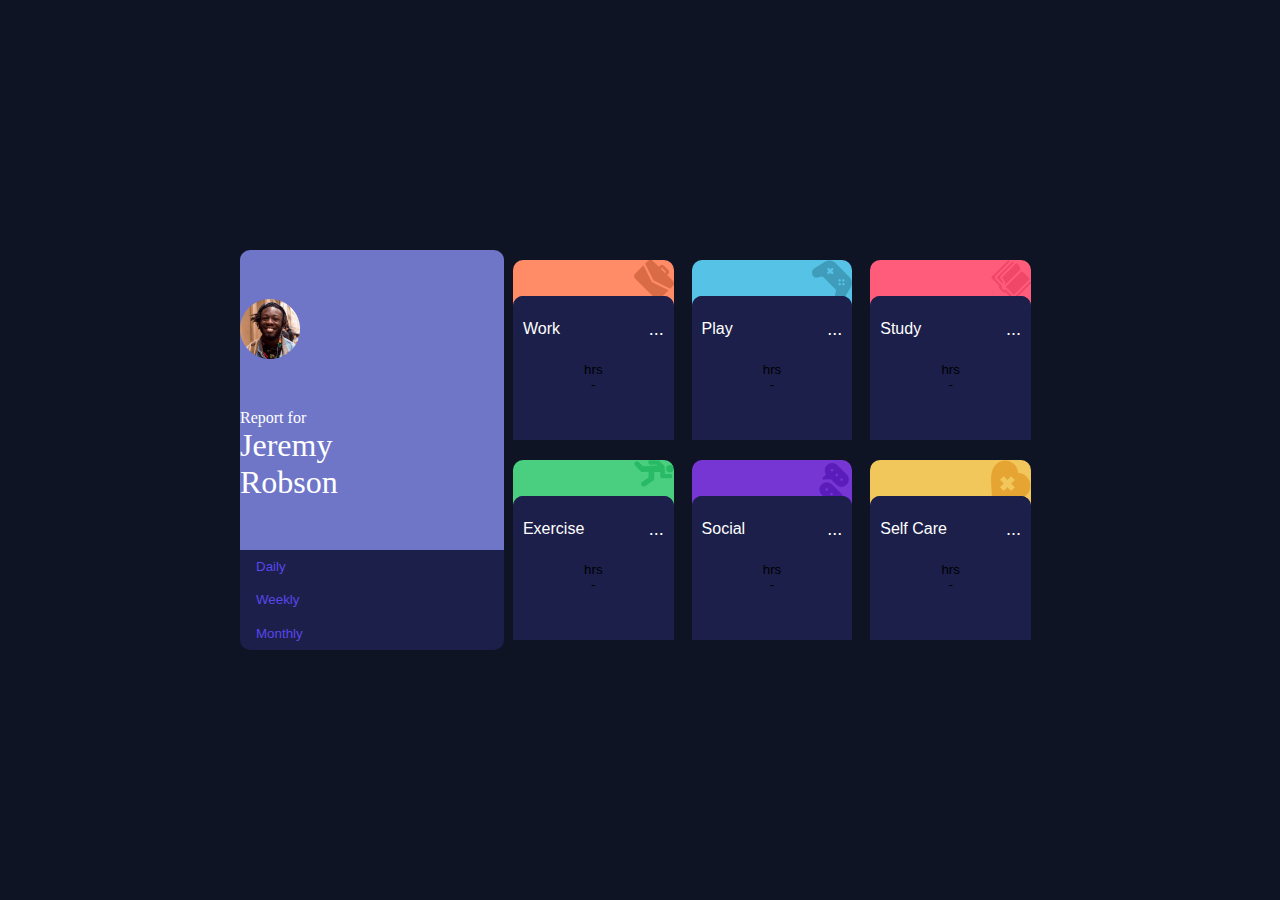
==== index.html @ b43fe10e "main" ====
<!DOCTYPE html>
<html lang="en">
<head>
  <meta charset="UTF-8">
  <meta name="viewport" content="width=device-width, initial-scale=1.0"> <!-- displays site properly based on user's device -->

  <link rel="icon" type="image/png" sizes="32x32" href="./images/favicon-32x32.png">
  <link rel="stylesheet" href="styles.css">
  <script src="app.js" async></script>
  
  <!-- <title>Frontend Mentor | Time tracking dashboard</title> -->


</head>
<body>

  <div class="container">


    <div class="main-card card">

      <div class="background">

        <img src="images/image-jeremy.png" alt="">

        <p>Report for <br>
          <span class="large-font">Jeremy <br> Robson</span>
        </p>

      </div>

      <div class="foreground">

        <button class="time-btn">Daily</button>
        <button class="time-btn">Weekly</button>
        <button class="time-btn">Monthly</button>

      </div>





      <p></p>
    </div>

    <div class="data-cards">

      <div class="data-card card">

        <div class="background">
          <!-- Add in image vis JS?? -->
          <!-- <img src="" alt="">  -->
        </div>

        <div class="foreground">


          <button class="btn">

            <div class="btn-top-section">

              <p class="label">0</p>
              <span class="dots">...</span>

            </div>

            <div class="btn-btm-section">

              <p>
                <span class="current-time">
                  hrs
                </span>
              </p>

              <p>
                <span class="prior-time-label"> - 
                  <span class="prior-time-amount">      
                  </span>
                </span>
              </p>
            </div>



          </button>

        </div>


      </div>

      <div class="data-card card">

        <div class="background">
          <!-- Add in image vis JS?? -->
          <!-- <img src="" alt="">  -->
        </div>

        <div class="foreground">


          <button class="btn">

            <div class="btn-top-section">

              <p class="label">0</p>
              <p class="dots">...</p>

            </div>

            <div class="btn-btm-section">

              <p>
                <span class="current-time">
                  hrs
                </span>
              </p>

              <p>
                <span class="prior-time-label"> - 
                  <span class="prior-time-amount">      
                  </span>
                </span>
              </p>
            </div>



          </button>

        </div>


      </div>

      <div class="data-card card">

        <div class="background">
          <!-- Add in image vis JS?? -->
          <!-- <img src="" alt="">  -->
        </div>

        <div class="foreground">


          <button class="btn">

            <div class="btn-top-section">

              <p class="label">0</p>
              <p class="dots">...</p>

            </div>

            <div class="btn-btm-section">

              <p>
                <span class="current-time">
                  hrs
                </span>
              </p>

              <p>
                <span class="prior-time-label"> - 
                  <span class="prior-time-amount">      
                  </span>
                </span>
              </p>
            </div>



          </button>

        </div>


      </div>

      <div class="data-card card">

        <div class="background">
          <!-- Add in image vis JS?? -->
          <!-- <img src="" alt="">  -->
        </div>

        <div class="foreground">


          <button class="btn">

            <div class="btn-top-section">

              <p class="label">0</p>
              <p class="dots">...</p>

            </div>

            <div class="btn-btm-section">

              <p>
                <span class="current-time">
                  hrs
                </span>
              </p>

              <p>
                <span class="prior-time-label"> - 
                  <span class="prior-time-amount">      
                  </span>
                </span>
              </p>
            </div>



          </button>

        </div>


      </div>

      <div class="data-card card">

        <div class="background">
          <!-- Add in image vis JS?? -->
          <!-- <img src="" alt="">  -->
        </div>

        <div class="foreground">


          <button class="btn">

            <div class="btn-top-section">

              <p class="label">0</p>
              <p class="dots">...</p>

            </div>

            <div class="btn-btm-section">

              <p>
                <span class="current-time">
                  hrs
                </span>
              </p>

              <p>
                <span class="prior-time-label"> - 
                  <span class="prior-time-amount">      
                  </span>
                </span>
              </p>
            </div>



          </button>

        </div>


      </div>

      <div class="data-card card">

        <div class="background">
          <!-- Add in image vis JS?? -->
          <!-- <img src="" alt="">  -->
        </div>

        <div class="foreground">


          <button class="btn">

            <div class="btn-top-section">

              <p class="label">0</p>
              <p class="dots">...</p>

            </div>

            <div class="btn-btm-section">

              <p>
                <span class="current-time">
                  hrs
                </span>
              </p>

              <p>
                <span class="prior-time-label"> - 
                  <span class="prior-time-amount">      
                  </span>
                </span>
              </p>
            </div>



          </button>

        </div>


      </div>




    </div>



  </div>









  
  <!-- <div class="attribution">
    Challenge by <a href="https://www.frontendmentor.io?ref=challenge" target="_blank">Frontend Mentor</a>. 
    Coded by <a href="#">Your Name Here</a>.
  </div> -->
</body>
</html>
---- styles.css ----
:root
{
    --main-blue:hsl(246,80%,60%);


    --nuetral-very-dark-blue:hsl(226,43%,10%);
    --nuetral-dark-blue:hsl(235,46%,20%);
    --nuetral-desaturated-blue:hsl(235,45%,61%);
    --nuetral-pale-blue:hsl(236,100%,87%);

    --main-font:18px;

    --small-weight:300;
    --medium-weight:400;
    --large-weight:500;
}

*
{
    box-sizing: border-box;
    margin: 0;
    padding: 0;


}

body
{
    height: 100vh;
    width: 100vw;
    display: flex;
    flex-direction: column;
    align-items: center;
    justify-content: center;
    background-color: var(--nuetral-very-dark-blue);
}


.container
{
    /* display: flex; */
    /* justify-content: space-evenly; */

    display: grid;
    grid-template-columns: 33% 67%;


    width: 800px;
    height: 400px;
}


/* #region Global classes */

.card
{
    display: flex;
    flex-direction: column;
    border-radius: 50px;
}

.background
{
    background-color: var(--nuetral-desaturated-blue);
    border-top-left-radius: 10px;
    border-top-right-radius: 10px;
    display: flex;
    flex-direction: column;
    align-items: flex-start;
    justify-content: space-evenly
}

.foreground
{
    display: flex;
    flex-direction: column;
    background-color: var(--nuetral-dark-blue);
    border-bottom-left-radius: 10px;
    border-bottom-right-radius: 10px;
}


.large-font
{
    font-size: 32px;
}


/* #endregion */

/* #region Main Card */

.main-card 
{
    position: relative;
    display: flex;

    grid-column: 1;
    grid-row: 1/3;

}

.main-card img
{
    height: 60px;
    width: 60px;
}

.main-card .background
{
    flex: 3;
}


.main-card p
{
    color: white;
}








.main-card .foreground
{
    flex: 1;
    align-items: flex-start;
    justify-content: space-around;
}

.time-btn
{
    background: none;
    border: none;
    cursor: pointer;
    color: var(--main-blue);
    margin-left: 1rem;
}

.active-time
{
    color: white;
    font-weight: var(--large-weight);
}



/* #endregion  */



/* #region Data-cards Grid*/

.data-cards
{
    /* display: grid;
    grid-template-columns: repeat(3,1fr);
    gap: 20px; */

    grid-column: 2;
    grid-row: 1/3;
    display: flex;
    flex-wrap: wrap;
    align-items: center;
    justify-content: space-around;

    /* grid-gap: 20px; */
    /* justify-content: space-around; */
}

.data-card
{
    /* width: 90%;
    height: 90%; */
    /* width: 100%;
    height: 100%; */


    /* display: flex;
    flex-direction: column;
    border-radius: 20px; /* Example border radius */
    /* overflow: hidden;   */


    /* border-radius: 20px;
    overflow: hidden; */

    position: relative;
    width: 30%;
    height: 45%;
}

.data-card .background
{
    /* position: absolute;
    top: 0;
    left: 0; */
    /* height: 100%;
    width: 100%; */
    /* flex: 3;
    z-index: 0; */
    position: absolute;
    top: 0;
    left: 0;
    height: 80%;
    width: 100%;
    z-index: 0;
}

.data-card .background img
{

}

.data-card .foreground
{
    /* position: absolute;
    top: 0;
    left: 0; */
    /* height: 100%;
    width: 100%; */
    /* flex: 10; */
    position: absolute;
    bottom: 0;
    left: 0;
    height: 80%;
    width: 100%;
    z-index: 1;

    border-top-right-radius: 10px;
    border-top-left-radius: 10px;

    visibility: visible;
}



.btn
{
    height: 100%;
    /* opacity: 0;  */
    position: relative;
    background-color: inherit;
    border: none;
    border-top-right-radius: 10px;
    border-top-left-radius: 10px;
    display: flex;
    flex-direction: column;
}

.btn:hover
{
    cursor: pointer;
}

.btn-top-section
{
    flex: 1;
    display: flex;
    align-items: center;
    justify-content: space-between;
    padding: 20px 10px;
}


.label
{
    color: white;
    font-size: 16px;
    font-weight: var(--large-weight);
}

.dots
{
    color: white;
    font-size: var(--main-font);
    font-weight: 14px;

}


.btn-btm-section
{
    flex: 3;
}

/*#endregion */
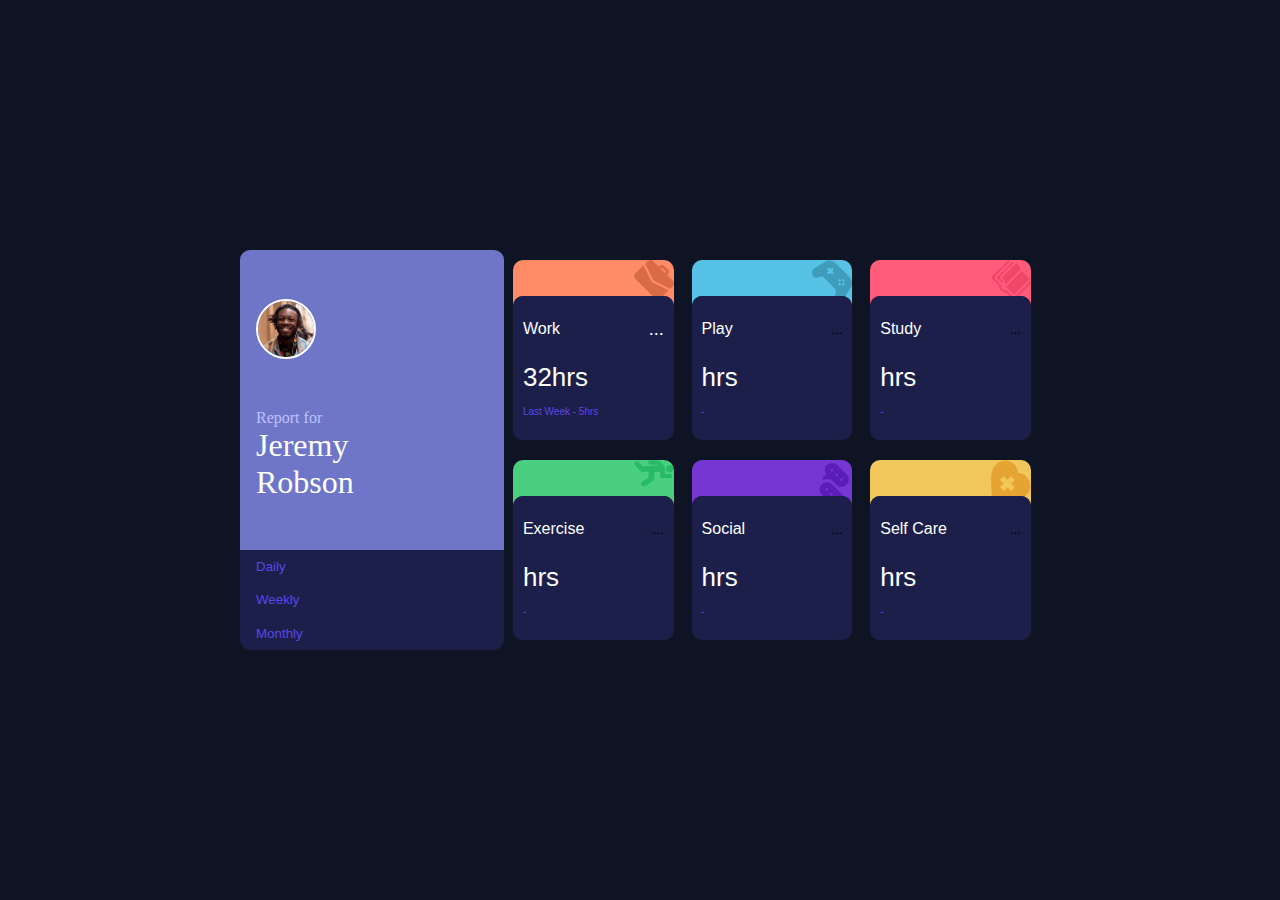
==== commit 4feccea8: "main" ====
--- a/index.html
+++ b/index.html
@@ -34,7 +34,6 @@
         <button class="time-btn">Daily</button>
         <button class="time-btn">Weekly</button>
         <button class="time-btn">Monthly</button>
-
       </div>
 
 
@@ -61,22 +60,21 @@
             <div class="btn-top-section">
 
               <p class="label">0</p>
-              <span class="dots">...</span>
-
-            </div>
-
-            <div class="btn-btm-section">
-
-              <p>
-                <span class="current-time">
-                  hrs
-                </span>
-              </p>
-
-              <p>
-                <span class="prior-time-label"> - 
-                  <span class="prior-time-amount">      
-                  </span>
+              <p><span class="dots">...</span></p>
+
+            </div>
+
+            <div class="btn-btm-section">
+
+              <p>
+                <span class="current-time">
+                  32hrs
+                </span>
+              </p>
+
+              <p>
+                <span class="prior-time-label">
+                      Last Week - 5hrs
                 </span>
               </p>
             </div>
--- a/styles.css
+++ b/styles.css
@@ -85,6 +85,7 @@
 .large-font
 {
     font-size: 32px;
+    color: white;
 }
 
 
@@ -99,13 +100,15 @@
 
     grid-column: 1;
     grid-row: 1/3;
-
 }
 
 .main-card img
 {
     height: 60px;
     width: 60px;
+    margin-left: 1rem;
+    border: 2px solid white;
+    border-radius:50% ;
 }
 
 .main-card .background
@@ -116,11 +119,9 @@
 
 .main-card p
 {
-    color: white;
-}
-
-
-
+    color: var(--nuetral-pale-blue);
+    margin-left: 1rem;
+}
 
 
 
@@ -247,8 +248,9 @@
     position: relative;
     background-color: inherit;
     border: none;
-    border-top-right-radius: 10px;
-    border-top-left-radius: 10px;
+    /* border-top-right-radius: 10px;
+    border-top-left-radius: 10px; */
+    border-radius: 10px;
     display: flex;
     flex-direction: column;
 }
@@ -275,18 +277,48 @@
     font-weight: var(--large-weight);
 }
 
-.dots
-{
+p
+{
+    margin: 0;
+}
+
+p .dots
+{
+    display: flex;
+    align-items: center;
     color: white;
     font-size: var(--main-font);
     font-weight: 14px;
-
-}
+}
+
 
 
 .btn-btm-section
 {
     flex: 3;
-}
-
+    display: flex;
+    flex-direction: column;
+    align-items: flex-start;
+    padding-left: 10px;
+}
+
+
+.current-time
+{
+    color: white;
+    font-size: 26px;
+}
+
+
+.btn-btm-section p:nth-child(2)
+{
+    padding-top: 10px;
+}
+
+.prior-time-label
+{
+    color: var(--main-blue);
+    font-size: 10px;
+
+}
 /*#endregion */
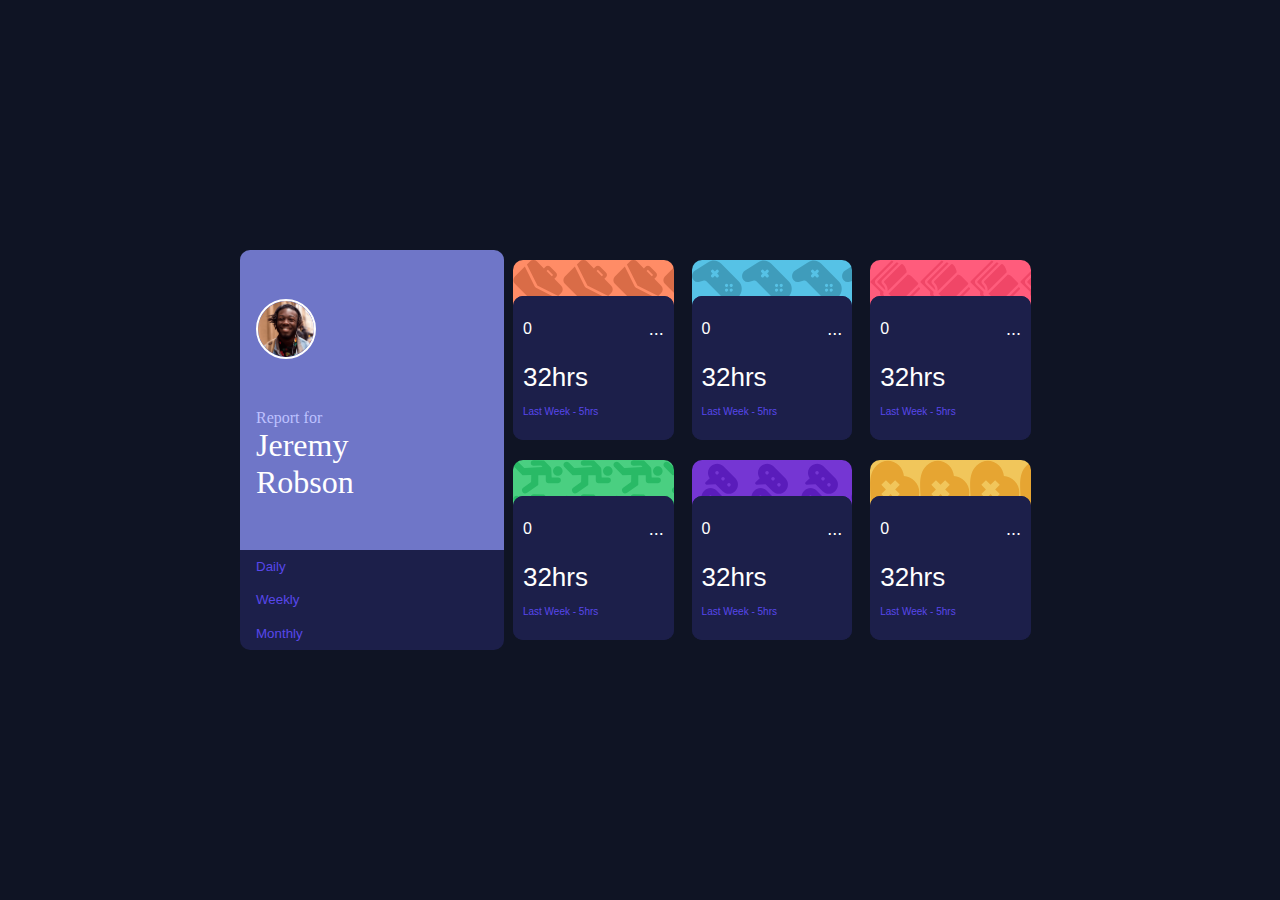
==== commit bdf0eeda: "Updates" ====
--- a/index.html
+++ b/index.html
@@ -21,9 +21,9 @@
 
       <div class="background">
 
-        <img src="images/image-jeremy.png" alt="">
-
-        <p>Report for <br>
+        <img src="images/image-jeremy.png" class="person-image" alt="">
+
+        <p class="person-name">Report for <br>
           <span class="large-font">Jeremy <br> Robson</span>
         </p>
 
@@ -48,270 +48,259 @@
       <div class="data-card card">
 
         <div class="background">
-          <!-- Add in image vis JS?? -->
-          <!-- <img src="" alt="">  -->
-        </div>
-
-        <div class="foreground">
-
-
-          <button class="btn">
-
-            <div class="btn-top-section">
-
-              <p class="label">0</p>
-              <p><span class="dots">...</span></p>
-
-            </div>
-
-            <div class="btn-btm-section">
-
-              <p>
-                <span class="current-time">
-                  32hrs
-                </span>
-              </p>
-
-              <p>
-                <span class="prior-time-label">
-                      Last Week - 5hrs
-                </span>
-              </p>
-            </div>
-
-
-
-          </button>
-
-        </div>
-
-
-      </div>
-
-      <div class="data-card card">
-
-        <div class="background">
-          <!-- Add in image vis JS?? -->
-          <!-- <img src="" alt="">  -->
-        </div>
-
-        <div class="foreground">
-
-
-          <button class="btn">
-
-            <div class="btn-top-section">
-
-              <p class="label">0</p>
-              <p class="dots">...</p>
-
-            </div>
-
-            <div class="btn-btm-section">
-
-              <p>
-                <span class="current-time">
-                  hrs
-                </span>
-              </p>
-
-              <p>
-                <span class="prior-time-label"> - 
-                  <span class="prior-time-amount">      
-                  </span>
-                </span>
-              </p>
-            </div>
-
-
-
-          </button>
-
-        </div>
-
-
-      </div>
-
-      <div class="data-card card">
-
-        <div class="background">
-          <!-- Add in image vis JS?? -->
-          <!-- <img src="" alt="">  -->
-        </div>
-
-        <div class="foreground">
-
-
-          <button class="btn">
-
-            <div class="btn-top-section">
-
-              <p class="label">0</p>
-              <p class="dots">...</p>
-
-            </div>
-
-            <div class="btn-btm-section">
-
-              <p>
-                <span class="current-time">
-                  hrs
-                </span>
-              </p>
-
-              <p>
-                <span class="prior-time-label"> - 
-                  <span class="prior-time-amount">      
-                  </span>
-                </span>
-              </p>
-            </div>
-
-
-
-          </button>
-
-        </div>
-
-
-      </div>
-
-      <div class="data-card card">
-
-        <div class="background">
-          <!-- Add in image vis JS?? -->
-          <!-- <img src="" alt="">  -->
-        </div>
-
-        <div class="foreground">
-
-
-          <button class="btn">
-
-            <div class="btn-top-section">
-
-              <p class="label">0</p>
-              <p class="dots">...</p>
-
-            </div>
-
-            <div class="btn-btm-section">
-
-              <p>
-                <span class="current-time">
-                  hrs
-                </span>
-              </p>
-
-              <p>
-                <span class="prior-time-label"> - 
-                  <span class="prior-time-amount">      
-                  </span>
-                </span>
-              </p>
-            </div>
-
-
-
-          </button>
-
-        </div>
-
-
-      </div>
-
-      <div class="data-card card">
-
-        <div class="background">
-          <!-- Add in image vis JS?? -->
-          <!-- <img src="" alt="">  -->
-        </div>
-
-        <div class="foreground">
-
-
-          <button class="btn">
-
-            <div class="btn-top-section">
-
-              <p class="label">0</p>
-              <p class="dots">...</p>
-
-            </div>
-
-            <div class="btn-btm-section">
-
-              <p>
-                <span class="current-time">
-                  hrs
-                </span>
-              </p>
-
-              <p>
-                <span class="prior-time-label"> - 
-                  <span class="prior-time-amount">      
-                  </span>
-                </span>
-              </p>
-            </div>
-
-
-
-          </button>
-
-        </div>
-
-
-      </div>
-
-      <div class="data-card card">
-
-        <div class="background">
-          <!-- Add in image vis JS?? -->
-          <!-- <img src="" alt="">  -->
-        </div>
-
-        <div class="foreground">
-
-
-          <button class="btn">
-
-            <div class="btn-top-section">
-
-              <p class="label">0</p>
-              <p class="dots">...</p>
-
-            </div>
-
-            <div class="btn-btm-section">
-
-              <p>
-                <span class="current-time">
-                  hrs
-                </span>
-              </p>
-
-              <p>
-                <span class="prior-time-label"> - 
-                  <span class="prior-time-amount">      
-                  </span>
-                </span>
-              </p>
-            </div>
-
-
-
-          </button>
-
-        </div>
-
-
-      </div>
-
-
+
+        </div>
+
+        <div class="foreground">
+
+
+          <button class="btn">
+
+            <div class="btn-top-section">
+
+              <p class="label">0</p>
+              <p><span class="dots">...</span></p>
+
+            </div>
+
+            <div class="btn-btm-section">
+
+              <p>
+                <span class="current-time">
+                  32hrs
+                </span>
+              </p>
+
+              <p>
+                <span class="prior-time-label">
+                      Last Week - 5hrs
+                </span>
+              </p>
+            </div>
+
+
+
+          </button>
+
+        </div>
+
+
+      </div>
+
+      <div class="data-card card">
+
+        <div class="background">
+
+        </div>
+
+        <div class="foreground">
+
+
+          <button class="btn">
+
+            <div class="btn-top-section">
+
+              <p class="label">0</p>
+              <p><span class="dots">...</span></p>
+
+            </div>
+
+            <div class="btn-btm-section">
+
+              <p>
+                <span class="current-time">
+                  32hrs
+                </span>
+              </p>
+
+              <p>
+                <span class="prior-time-label">
+                      Last Week - 5hrs
+                </span>
+              </p>
+            </div>
+
+
+
+          </button>
+
+        </div>
+
+
+      </div>
+
+      <div class="data-card card">
+
+        <div class="background">
+
+        </div>
+
+        <div class="foreground">
+
+
+          <button class="btn">
+
+            <div class="btn-top-section">
+
+              <p class="label">0</p>
+              <p><span class="dots">...</span></p>
+
+            </div>
+
+            <div class="btn-btm-section">
+
+              <p>
+                <span class="current-time">
+                  32hrs
+                </span>
+              </p>
+
+              <p>
+                <span class="prior-time-label">
+                      Last Week - 5hrs
+                </span>
+              </p>
+            </div>
+
+
+
+          </button>
+
+        </div>
+
+
+      </div>
+
+      <div class="data-card card">
+
+        <div class="background">
+
+        </div>
+
+        <div class="foreground">
+
+
+          <button class="btn">
+
+            <div class="btn-top-section">
+
+              <p class="label">0</p>
+              <p><span class="dots">...</span></p>
+
+            </div>
+
+            <div class="btn-btm-section">
+
+              <p>
+                <span class="current-time">
+                  32hrs
+                </span>
+              </p>
+
+              <p>
+                <span class="prior-time-label">
+                      Last Week - 5hrs
+                </span>
+              </p>
+            </div>
+
+
+
+          </button>
+
+        </div>
+
+
+      </div>
+
+      <div class="data-card card">
+
+        <div class="background">
+
+        </div>
+
+        <div class="foreground">
+
+
+          <button class="btn">
+
+            <div class="btn-top-section">
+
+              <p class="label">0</p>
+              <p><span class="dots">...</span></p>
+
+            </div>
+
+            <div class="btn-btm-section">
+
+              <p>
+                <span class="current-time">
+                  32hrs
+                </span>
+              </p>
+
+              <p>
+                <span class="prior-time-label">
+                      Last Week - 5hrs
+                </span>
+              </p>
+            </div>
+
+
+
+          </button>
+
+        </div>
+
+
+      </div>
+
+      <div class="data-card card">
+
+        <div class="background">
+
+        </div>
+
+        <div class="foreground">
+
+
+          <button class="btn">
+
+            <div class="btn-top-section">
+
+              <p class="label">0</p>
+              <p><span class="dots">...</span></p>
+
+            </div>
+
+            <div class="btn-btm-section">
+
+              <p>
+                <span class="current-time">
+                  32hrs
+                </span>
+              </p>
+
+              <p>
+                <span class="prior-time-label">
+                      Last Week - 5hrs
+                </span>
+              </p>
+            </div>
+
+
+
+          </button>
+
+        </div>
+
+
+      </div>
 
 
     </div>
+
+
 
 
 
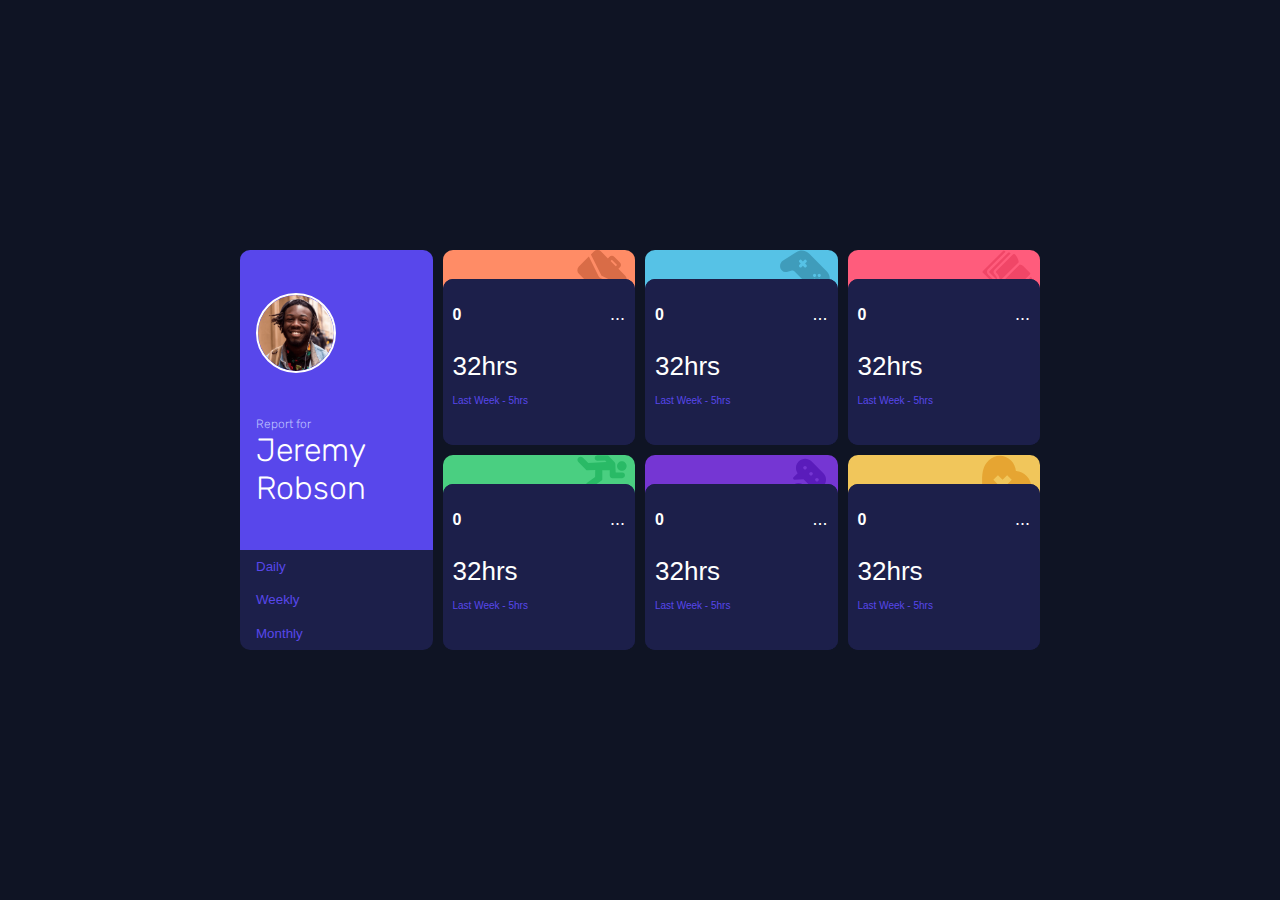
==== commit 0ea5d0ed: "final" ====
--- a/index.html
+++ b/index.html
@@ -17,49 +17,51 @@
   <div class="container">
 
 
-    <div class="main-card card">
-
-      <div class="background">
-
-        <img src="images/image-jeremy.png" class="person-image" alt="">
-
-        <p class="person-name">Report for <br>
-          <span class="large-font">Jeremy <br> Robson</span>
-        </p>
-
-      </div>
-
-      <div class="foreground">
-
-        <button class="time-btn">Daily</button>
-        <button class="time-btn">Weekly</button>
-        <button class="time-btn">Monthly</button>
-      </div>
-
-
-
-
-
-      <p></p>
-    </div>
+
 
     <div class="data-cards">
 
-      <div class="data-card card">
-
-        <div class="background">
-
-        </div>
-
-        <div class="foreground">
-
-
-          <button class="btn">
-
-            <div class="btn-top-section">
-
-              <p class="label">0</p>
-              <p><span class="dots">...</span></p>
+      <div class="main-card card">
+
+        <div class="background">
+  
+          <img src="images/image-jeremy.png" class="person-image" alt="">
+  
+          <p class="person-name">Report for <br>
+            <span class="large-font">Jeremy <br> Robson</span>
+          </p>
+  
+        </div>
+  
+        <div class="foreground">
+  
+          <button class="time-btn">Daily</button>
+          <button class="time-btn">Weekly</button>
+          <button class="time-btn">Monthly</button>
+        </div>
+  
+  
+  
+  
+  
+
+      </div>
+
+      <div class="data-card card">
+
+        <div class="background">
+
+        </div>
+
+        <div class="foreground">
+
+
+          <button class="btn">
+
+            <div class="btn-top-section">
+
+              <p class="label">0</p>
+              <span class="dots">...</span>
 
             </div>
 
--- a/styles.css
+++ b/styles.css
@@ -1,3 +1,5 @@
+
+@import url('https://fonts.googleapis.com/css2?family=Rubik:ital,wght@0,300..900;1,300..900&display=swap');
 
 
 :root
@@ -14,7 +16,9 @@
 
     --small-weight:300;
     --medium-weight:400;
-    --large-weight:500;
+    --large-weight:600;
+
+    --phonesize-height:200px;
 }
 
 *
@@ -22,8 +26,6 @@
     box-sizing: border-box;
     margin: 0;
     padding: 0;
-
-
 }
 
 body
@@ -35,18 +37,13 @@
     align-items: center;
     justify-content: center;
     background-color: var(--nuetral-very-dark-blue);
+    font-family: "Rubik", sans-serif;
+    font-optical-sizing: auto;
 }
 
 
 .container
 {
-    /* display: flex; */
-    /* justify-content: space-evenly; */
-
-    display: grid;
-    grid-template-columns: 33% 67%;
-
-
     width: 800px;
     height: 400px;
 }
@@ -63,13 +60,14 @@
 
 .background
 {
-    background-color: var(--nuetral-desaturated-blue);
+    background-color: var(--main-blue);
     border-top-left-radius: 10px;
     border-top-right-radius: 10px;
     display: flex;
     flex-direction: column;
     align-items: flex-start;
-    justify-content: space-evenly
+    justify-content: space-evenly;
+    font-weight: var(--small-weight);
 }
 
 .foreground
@@ -91,21 +89,32 @@
 
 /* #endregion */
 
+
+/* #region Desktop Media Query */
+
+
+/* #region Data-cards Grid*/
+
+.data-cards
+{
+    display: grid;
+    grid-template-columns: repeat(4, 1fr);
+    grid-template-rows: repeat(2,fr);
+    gap: 10px;
+    height: 400px;
+}
+
 /* #region Main Card */
 
 .main-card 
 {
-    position: relative;
-    display: flex;
-
-    grid-column: 1;
-    grid-row: 1/3;
+    grid-row: 1 / span 2;
 }
 
 .main-card img
 {
-    height: 60px;
-    width: 60px;
+    height: 80px;
+    width: 80px;
     margin-left: 1rem;
     border: 2px solid white;
     border-radius:50% ;
@@ -114,17 +123,17 @@
 .main-card .background
 {
     flex: 3;
+    display: flex;
 }
 
 
 .main-card p
 {
+    width: 100%;
     color: var(--nuetral-pale-blue);
     margin-left: 1rem;
-}
-
-
-
+    font-size: 12px;
+}
 
 
 .main-card .foreground
@@ -149,89 +158,49 @@
     font-weight: var(--large-weight);
 }
 
-
+.time-btn:not(.active-time):hover
+{
+    color: white;
+    font-weight: var(--medium-weight);
+}
 
 /* #endregion  */
 
-
-
-/* #region Data-cards Grid*/
-
-.data-cards
-{
-    /* display: grid;
-    grid-template-columns: repeat(3,1fr);
-    gap: 20px; */
-
-    grid-column: 2;
-    grid-row: 1/3;
-    display: flex;
-    flex-wrap: wrap;
-    align-items: center;
-    justify-content: space-around;
-
-    /* grid-gap: 20px; */
-    /* justify-content: space-around; */
-}
-
-.data-card
-{
-    /* width: 90%;
-    height: 90%; */
-    /* width: 100%;
-    height: 100%; */
-
-
-    /* display: flex;
-    flex-direction: column;
-    border-radius: 20px; /* Example border radius */
-    /* overflow: hidden;   */
-
-
-    /* border-radius: 20px;
-    overflow: hidden; */
-
+.data-card > * 
+{
+    width: 100%;
+    height: 100%;
+    object-fit: cover;
+    display: flex;
+    flex-direction: column;
+}
+
+.card
+{
     position: relative;
-    width: 30%;
-    height: 45%;
 }
 
 .data-card .background
 {
-    /* position: absolute;
-    top: 0;
-    left: 0; */
-    /* height: 100%;
-    width: 100%; */
-    /* flex: 3;
-    z-index: 0; */
     position: absolute;
     top: 0;
     left: 0;
     height: 80%;
     width: 100%;
     z-index: 0;
-}
-
-.data-card .background img
-{
-
+    background-repeat:no-repeat;
+    background-position:  calc(100% - .5rem) top;  
+    flex: 1;
 }
 
 .data-card .foreground
 {
-    /* position: absolute;
-    top: 0;
-    left: 0; */
-    /* height: 100%;
-    width: 100%; */
-    /* flex: 10; */
     position: absolute;
     bottom: 0;
     left: 0;
-    height: 80%;
-    width: 100%;
-    z-index: 1;
+    height: 85%;
+    width: 100%; 
+
 
     border-top-right-radius: 10px;
     border-top-left-radius: 10px;
@@ -244,15 +213,17 @@
 .btn
 {
     height: 100%;
-    /* opacity: 0;  */
-    position: relative;
+    /* position: relative; */
     background-color: inherit;
     border: none;
-    /* border-top-right-radius: 10px;
-    border-top-left-radius: 10px; */
     border-radius: 10px;
     display: flex;
     flex-direction: column;
+}
+
+.btn.active
+{
+    background-color: var(--nuetral-pale-blue);
 }
 
 .btn:hover
@@ -279,16 +250,13 @@
 
 p
 {
-    margin: 0;
-}
-
-p .dots
-{
-    display: flex;
-    align-items: center;
+    margin: 0 ;
+}
+
+.dots
+{
     color: white;
     font-size: var(--main-font);
-    font-weight: 14px;
 }
 
 
@@ -322,3 +290,168 @@
 
 }
 /*#endregion */
+
+/* #endregion */
+
+
+
+
+
+
+
+/* #region Mobile Media Query */
+
+@media screen and (max-width: 375px) 
+{
+    .large-font
+    {
+        font-size: 16px;
+    }
+
+    .card
+    {
+        width: 100%;
+        height: 100%;
+    }
+
+    .container
+    {
+        height: 100vh;
+        width: 90%;
+        display: flex;
+        align-items: center;
+        justify-content: center;
+    }
+
+    .data-cards
+    {
+        display: flex;
+        flex-direction: column;
+        align-items: center;
+        justify-content: space-evenly;
+        height: 90%;
+        width: 80%;
+    }
+
+    /* #region Main Card */
+
+    .main-card .background
+    {
+        display: flex;
+        flex-direction: row;
+        align-items: center;
+        justify-content: space-evenly;
+
+    }
+
+    .main-card img
+    {
+        height: 50px;
+        width: 50px;
+        margin-left: 2rem;
+    }
+
+
+    .main-card p
+    {
+        color: var(--nuetral-pale-blue);
+
+        font-size: 12px;
+        padding: 20px 0 20px 0;
+    }
+
+    .main-card .large-font br
+    {
+        display: none;
+    }
+
+
+    .main-card .foreground
+    {
+
+        display: inline-flex;
+        flex-direction: row;
+        justify-content: space-evenly;
+    }
+
+    .time-btn
+    {
+        padding: 20px 0px 20px 0px;
+    }
+
+
+    /* #endregion  */
+
+
+    .data-card .foreground
+    {
+        display: flex;
+        align-items: center;
+    }
+
+    .btn
+    {
+        width: 80%;
+        display: flex;
+        flex-direction: column;
+        align-content: space-around;
+    }
+
+    .btn-top-section
+    {
+       padding: 0px 10px;
+       flex: 1;
+    }
+
+
+    .label
+    {
+        font-size: 12px;
+    }
+
+    p
+    {
+        margin: 0;
+    }
+
+    p .dots
+    {
+       font-weight: 10px;    
+    }
+
+
+
+    .btn-btm-section
+    {
+        flex:1;
+        padding: 0px 10px;
+        display: flex;
+        flex-direction: row;
+        justify-content: space-between;
+
+    }
+
+
+    .current-time
+    {
+        color: white;
+        font-size: 16px;
+    }
+
+
+    .btn-btm-section p:nth-child(2)
+    {
+        padding: 0px;
+    }
+
+    .prior-time-label
+    {
+        font-size: 12px;
+    }
+
+}
+
+
+
+
+/* #endregion */
